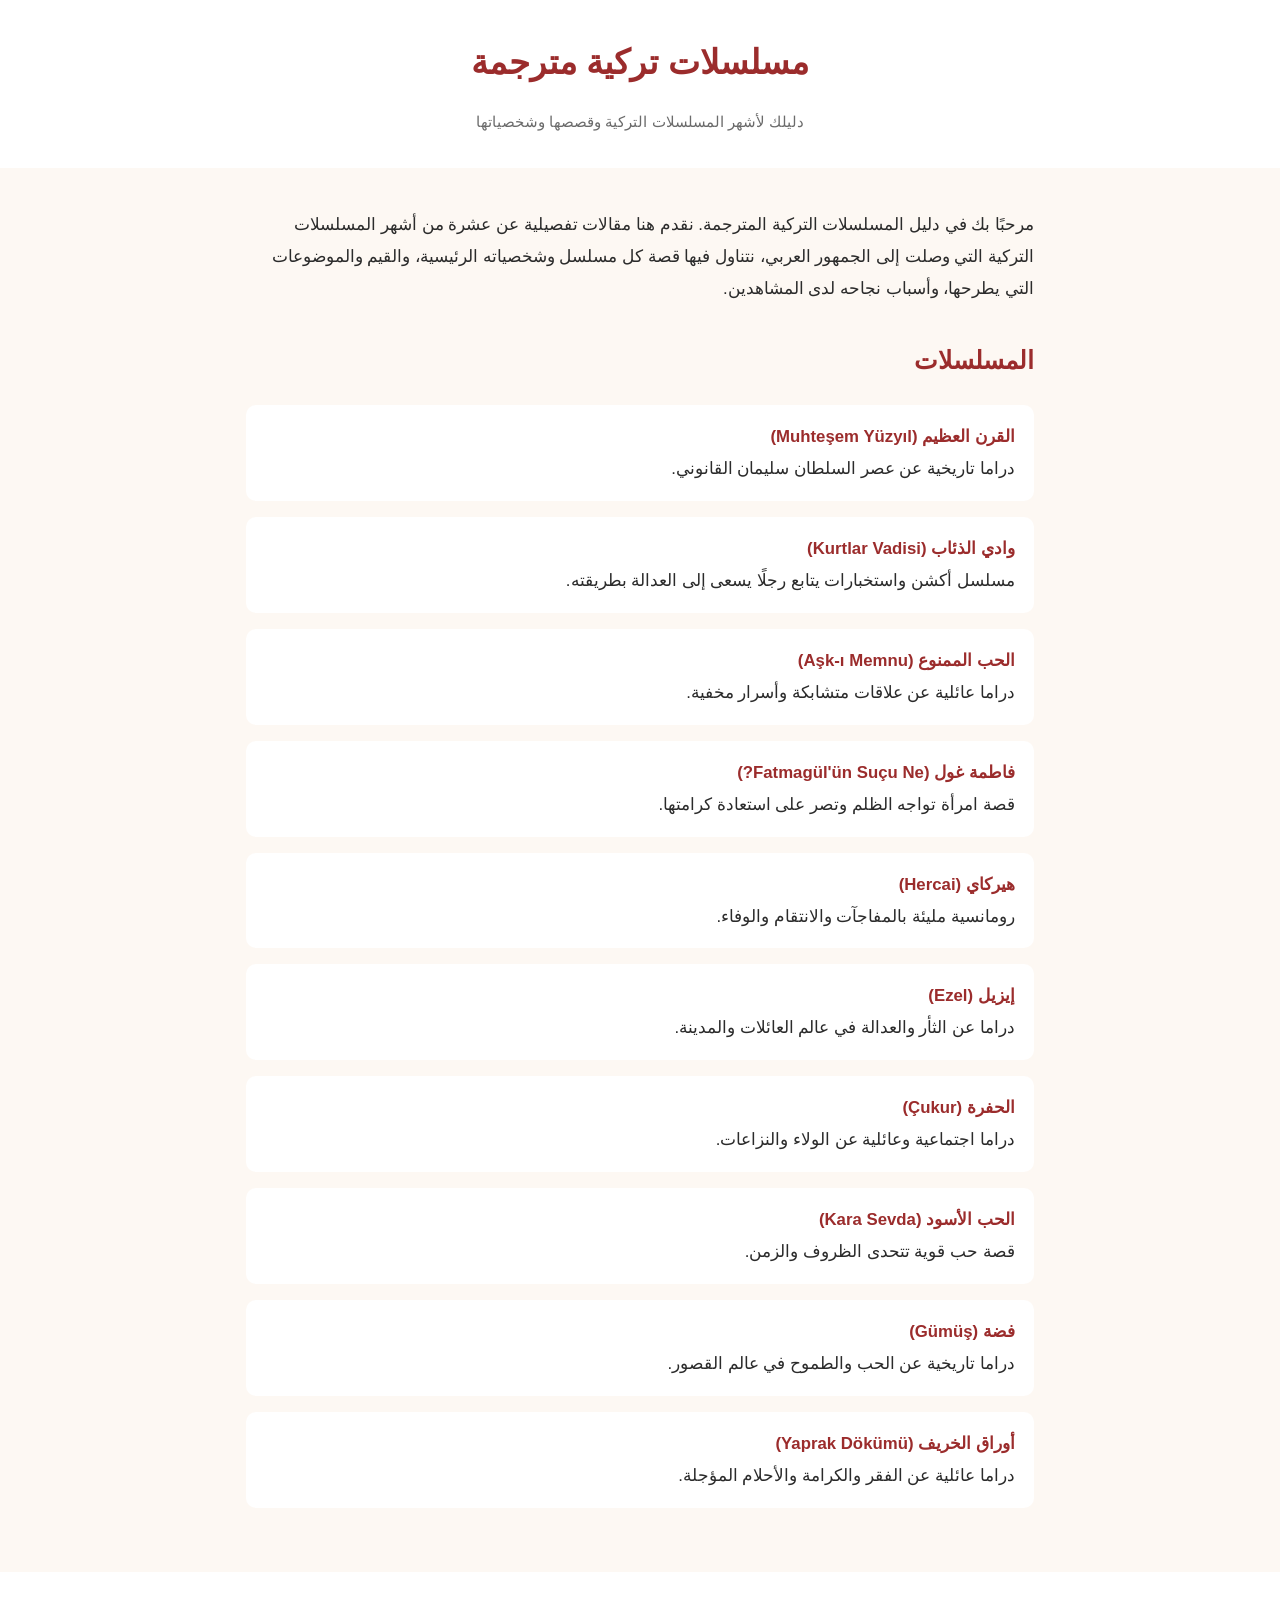
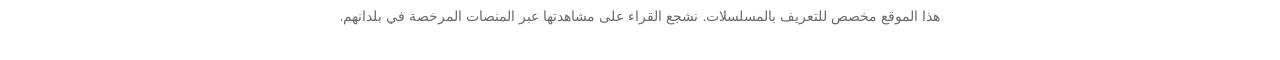
==== index.html @ 1a315b9d "Add static Arabic series articles site Co-Authored-By: Claude Haiku 5.5 <noreply@anthropic.com>" ====
<!doctype html>
<html lang="ar" dir="rtl">
<head>
  <meta charset="utf-8">
  <meta name="viewport" content="width=device-width, initial-scale=1">
  <title>مسلسلات تركية مترجمة - دليل المسلسلات</title>
  <meta name="description" content="مقالات عن أشهر المسلسلات التركية المترجمة للعربية: قصص، شخصيات، وأسباب نجاحها.">
  <link rel="stylesheet" href="style.css">
</head>
<body>
<header>
  <h1>مسلسلات تركية مترجمة</h1>
  <p class="meta">دليلك لأشهر المسلسلات التركية وقصصها وشخصياتها</p>
</header>

<main>
  <p>مرحبًا بك في دليل المسلسلات التركية المترجمة. نقدم هنا مقالات تفصيلية عن عشرة من أشهر المسلسلات التركية التي وصلت إلى الجمهور العربي، نتناول فيها قصة كل مسلسل وشخصياته الرئيسية، والقيم والموضوعات التي يطرحها، وأسباب نجاحه لدى المشاهدين.</p>

  <h2>المسلسلات</h2>
  <ul class="card-list">
    <li><a href="muhtesem-yuzyil.html">القرن العظيم (Muhteşem Yüzyıl)</a><br>دراما تاريخية عن عصر السلطان سليمان القانوني.</li>
    <li><a href="kurtlar-vadisi.html">وادي الذئاب (Kurtlar Vadisi)</a><br>مسلسل أكشن واستخبارات يتابع رجلًا يسعى إلى العدالة بطريقته.</li>
    <li><a href="ask-i-memnu.html">الحب الممنوع (Aşk-ı Memnu)</a><br>دراما عائلية عن علاقات متشابكة وأسرار مخفية.</li>
    <li><a href="fatmagul.html">فاطمة غول (Fatmagül'ün Suçu Ne?)</a><br>قصة امرأة تواجه الظلم وتصر على استعادة كرامتها.</li>
    <li><a href="hercai.html">هيركاي (Hercai)</a><br>رومانسية مليئة بالمفاجآت والانتقام والوفاء.</li>
    <li><a href="ezel.html">إيزيل (Ezel)</a><br>دراما عن الثأر والعدالة في عالم العائلات والمدينة.</li>
    <li><a href="cukur.html">الحفرة (Çukur)</a><br>دراما اجتماعية وعائلية عن الولاء والنزاعات.</li>
    <li><a href="kara-sevda.html">الحب الأسود (Kara Sevda)</a><br>قصة حب قوية تتحدى الظروف والزمن.</li>
    <li><a href="gumus.html">فضة (Gümüş)</a><br>دراما تاريخية عن الحب والطموح في عالم القصور.</li>
    <li><a href="yaprak-dokumu.html">أوراق الخريف (Yaprak Dökümü)</a><br>دراما عائلية عن الفقر والكرامة والأحلام المؤجلة.</li>
  </ul>
</main>

<footer>
  <p>هذا الموقع مخصص للتعريف بالمسلسلات. نشجع القراء على مشاهدتها عبر المنصات المرخصة في بلدانهم.</p>
</footer>
</body>
</html>
---- style.css ----
:root {
  --bg: #fdf8f3;
  --text: #2b2b2b;
  --accent: #9b2c2c;
  --muted: #6b6b6b;
  --card: #ffffff;
}

@media (prefers-color-scheme: dark) {
  :root:not([data-theme="light"]) {
    --bg: #1c1a19;
    --text: #efe9e3;
    --accent: #e0857a;
    --muted: #a8a09a;
    --card: #262321;
  }
}

:root[data-theme="dark"] {
  --bg: #1c1a19;
  --text: #efe9e3;
  --accent: #e0857a;
  --muted: #a8a09a;
  --card: #262321;
}

* { box-sizing: border-box; }

body {
  margin: 0;
  background: var(--bg);
  color: var(--text);
  font-family: "Tahoma", "Arial", sans-serif;
  line-height: 1.9;
  font-size: 1.05rem;
}

header, footer {
  background: var(--card);
  padding: 1rem 16px;
  text-align: center;
}

header a, nav a {
  color: var(--accent);
  text-decoration: none;
  margin: 0 0.6rem;
}

nav ul {
  list-style: none;
  padding: 0;
  margin: 0;
  display: flex;
  flex-wrap: wrap;
  justify-content: center;
  gap: 0.4rem;
}

nav li a {
  display: inline-block;
  padding: 0.3rem 0.7rem;
  border-radius: 6px;
  background: var(--bg);
}

main {
  max-width: 820px;
  margin: 0 auto;
  padding: 1.5rem 16px 3rem;
}

h1 { color: var(--accent); line-height: 1.4; }
h2 { color: var(--accent); margin-top: 2rem; }

.meta { color: var(--muted); font-size: 0.95rem; }

.card-list {
  list-style: none;
  padding: 0;
}

.card-list li {
  background: var(--card);
  border-radius: 10px;
  padding: 1rem 1.2rem;
  margin-bottom: 1rem;
}

.card-list a { color: var(--accent); font-weight: bold; text-decoration: none; }

footer { color: var(--muted); font-size: 0.9rem; }

@media (max-width: 600px) {
  body { font-size: 1rem; }
  main { padding: 1rem 16px 2rem; }
}
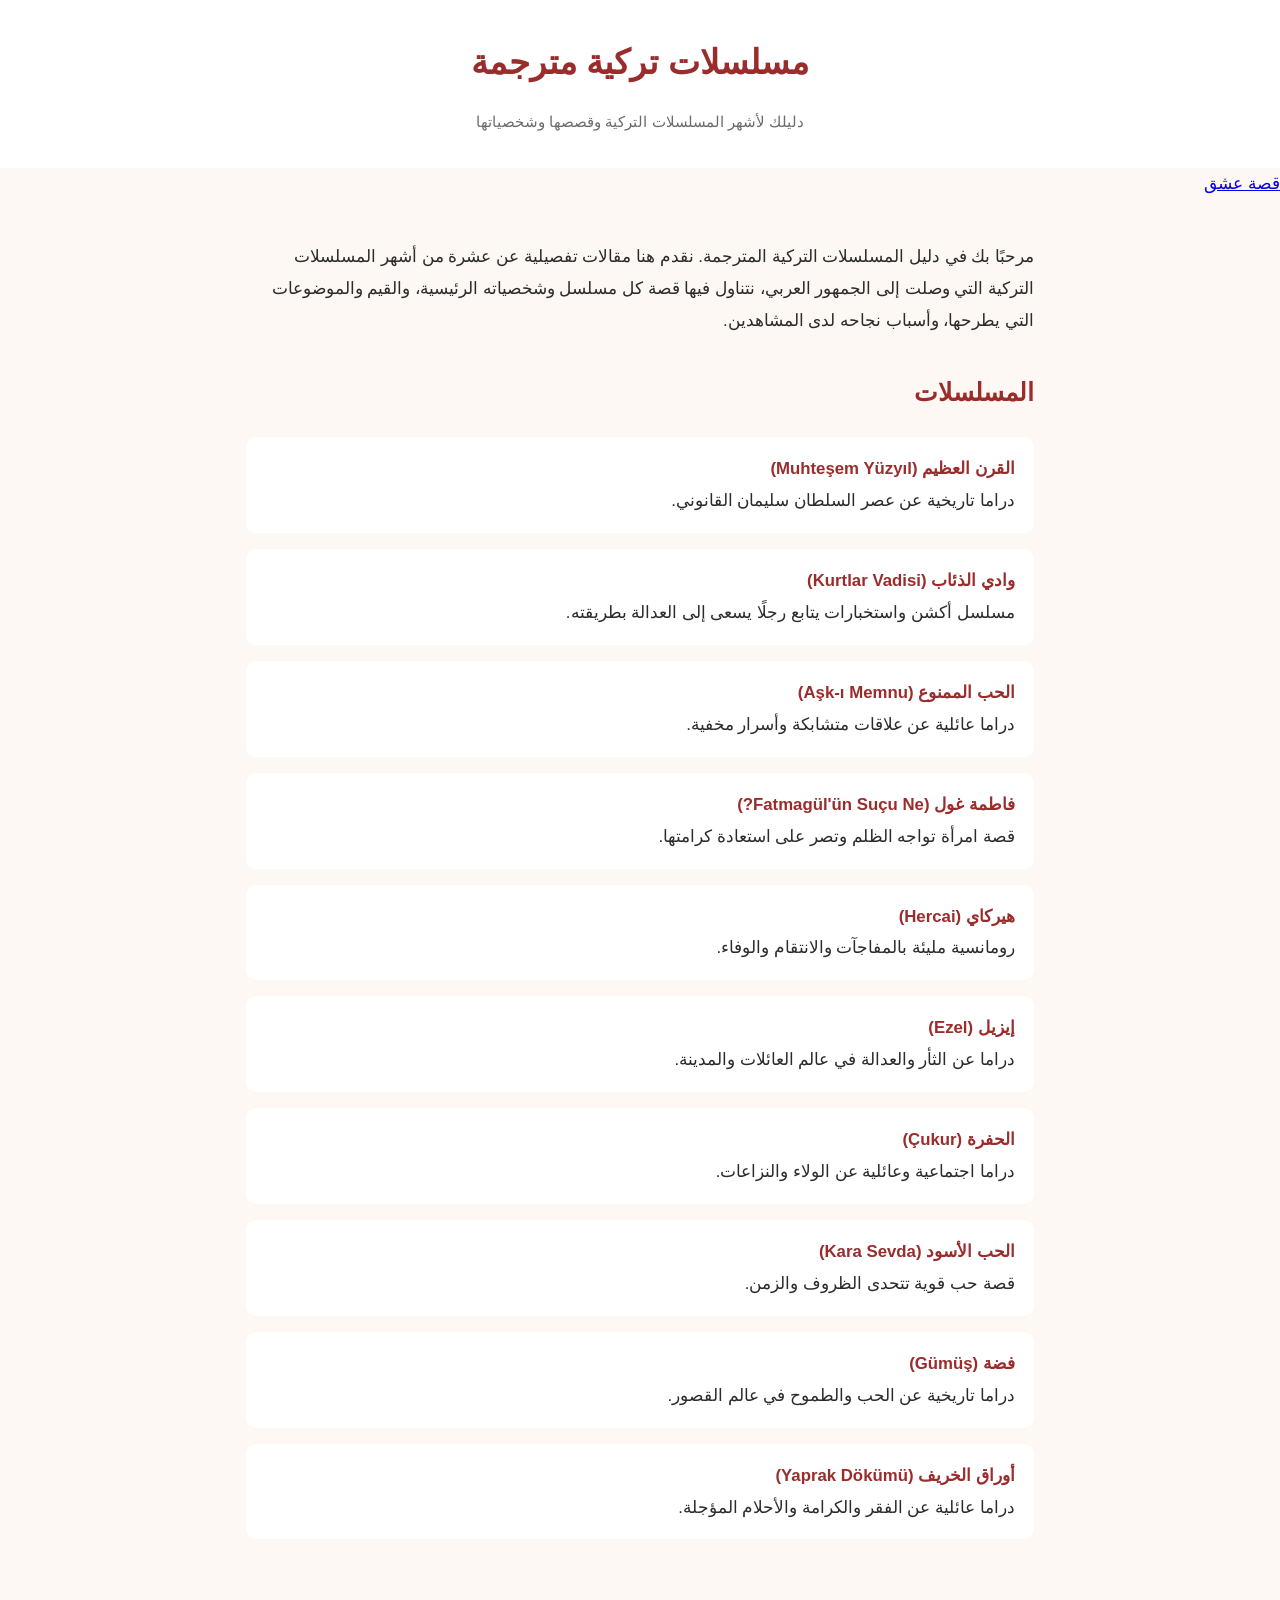
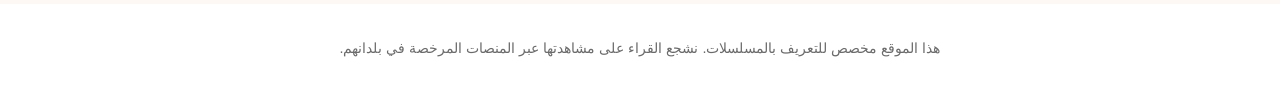
==== commit d0961d2a: "Update index.html" ====
--- a/index.html
+++ b/index.html
@@ -12,7 +12,7 @@
   <h1>مسلسلات تركية مترجمة</h1>
   <p class="meta">دليلك لأشهر المسلسلات التركية وقصصها وشخصياتها</p>
 </header>
-
+<a href="https://z.3isk.news/">قصة عشق</a>
 <main>
   <p>مرحبًا بك في دليل المسلسلات التركية المترجمة. نقدم هنا مقالات تفصيلية عن عشرة من أشهر المسلسلات التركية التي وصلت إلى الجمهور العربي، نتناول فيها قصة كل مسلسل وشخصياته الرئيسية، والقيم والموضوعات التي يطرحها، وأسباب نجاحه لدى المشاهدين.</p>
 
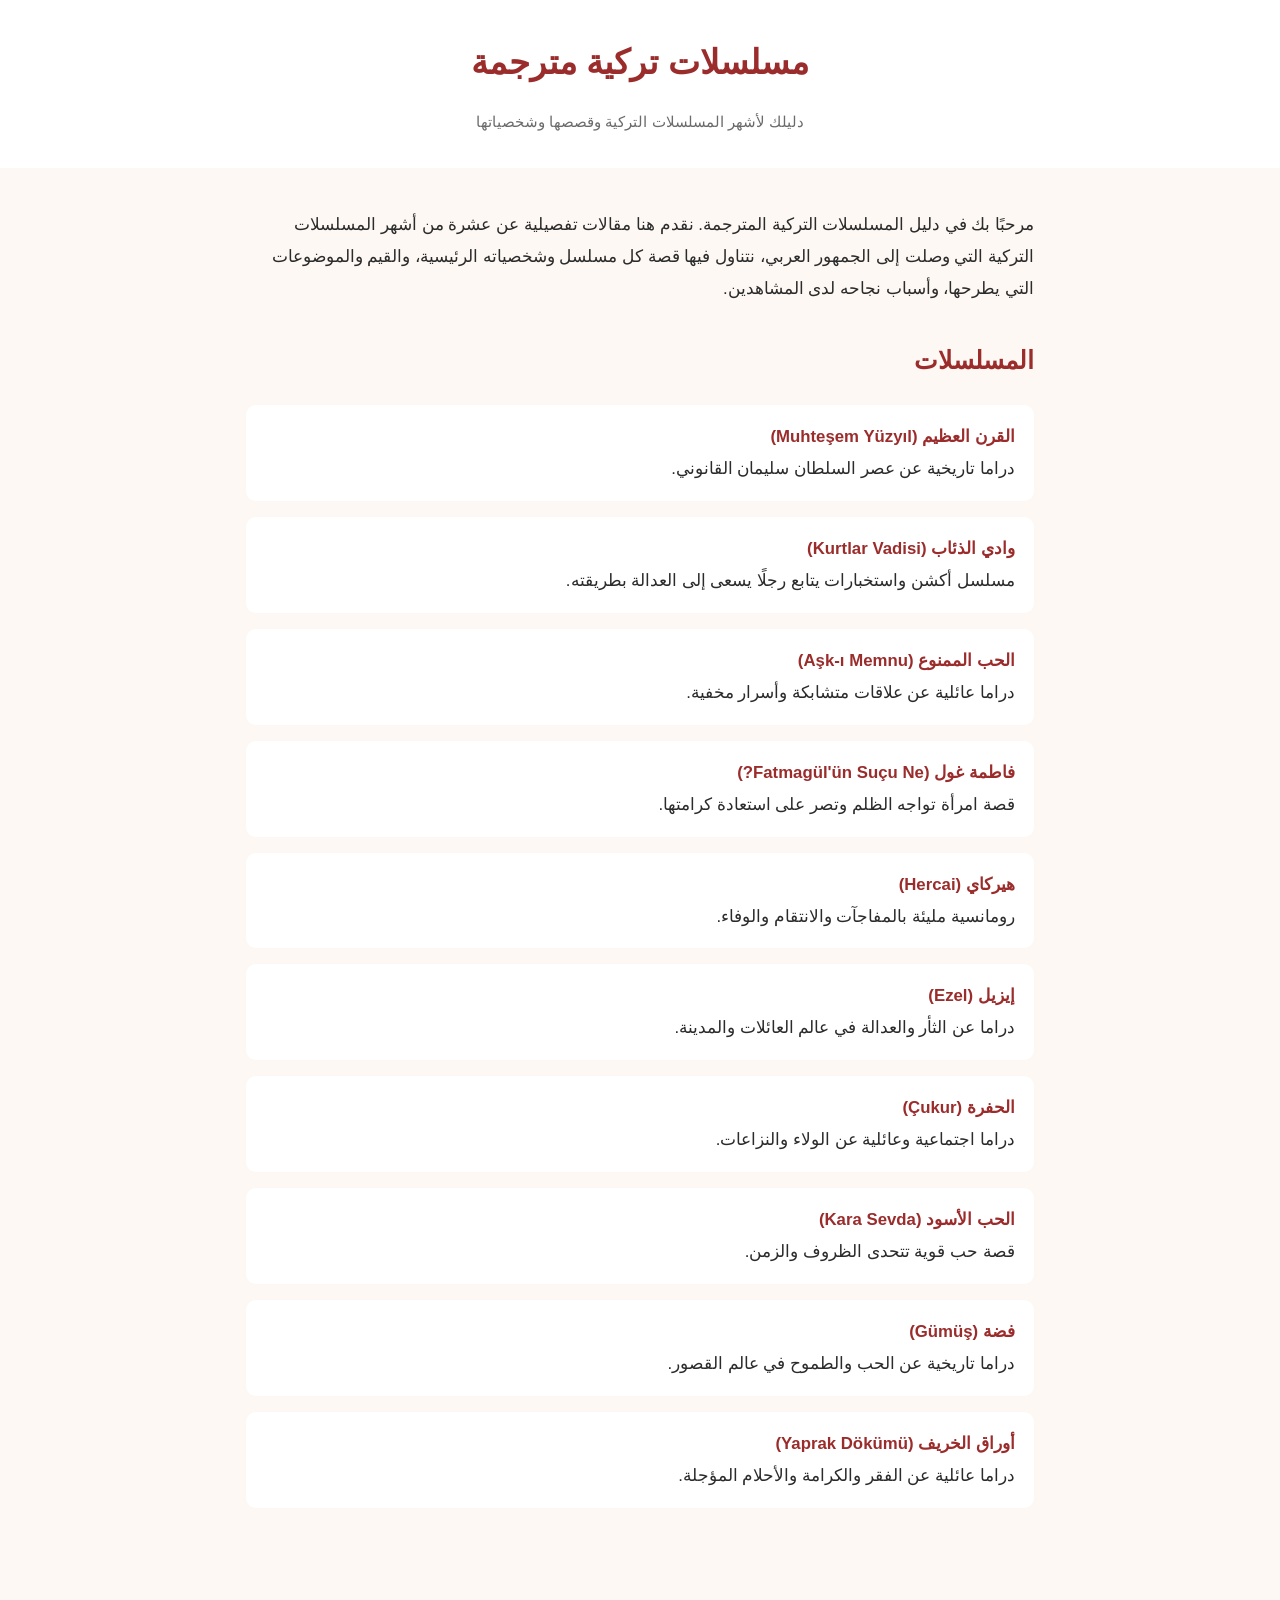
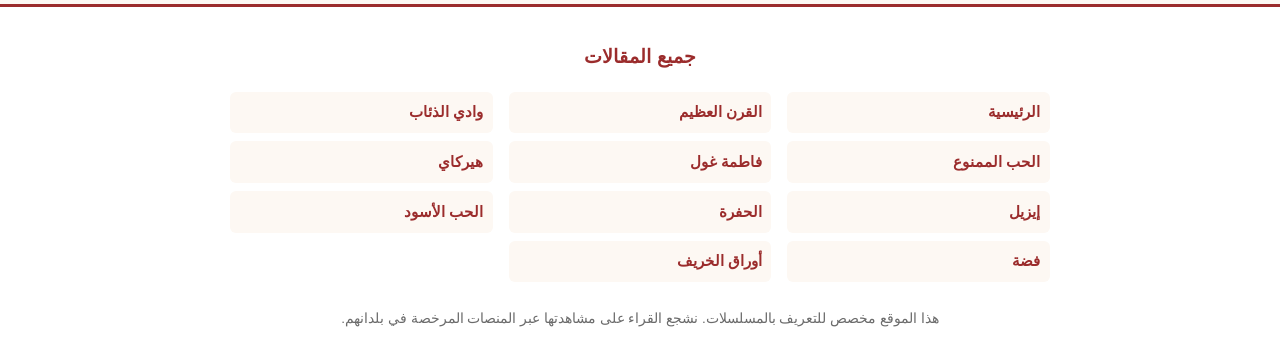
==== commit 519485bd: "Restyle footer with links to all articles Co-Authored-By: Claude Haiku 5.5 <noreply@anthropic.com>" ====
--- a/index.html
+++ b/index.html
@@ -12,7 +12,7 @@
   <h1>مسلسلات تركية مترجمة</h1>
   <p class="meta">دليلك لأشهر المسلسلات التركية وقصصها وشخصياتها</p>
 </header>
-<a href="https://z.3isk.news/">قصة عشق</a>
+
 <main>
   <p>مرحبًا بك في دليل المسلسلات التركية المترجمة. نقدم هنا مقالات تفصيلية عن عشرة من أشهر المسلسلات التركية التي وصلت إلى الجمهور العربي، نتناول فيها قصة كل مسلسل وشخصياته الرئيسية، والقيم والموضوعات التي يطرحها، وأسباب نجاحه لدى المشاهدين.</p>
 
@@ -31,8 +31,22 @@
   </ul>
 </main>
 
-<footer>
-  <p>هذا الموقع مخصص للتعريف بالمسلسلات. نشجع القراء على مشاهدتها عبر المنصات المرخصة في بلدانهم.</p>
+<footer class="site-footer">
+  <h2>جميع المقالات</h2>
+  <ul class="footer-links">
+    <li><a href="index.html">الرئيسية</a></li>
+    <li><a href="muhtesem-yuzyil.html">القرن العظيم</a></li>
+    <li><a href="kurtlar-vadisi.html">وادي الذئاب</a></li>
+    <li><a href="ask-i-memnu.html">الحب الممنوع</a></li>
+    <li><a href="fatmagul.html">فاطمة غول</a></li>
+    <li><a href="hercai.html">هيركاي</a></li>
+    <li><a href="ezel.html">إيزيل</a></li>
+    <li><a href="cukur.html">الحفرة</a></li>
+    <li><a href="kara-sevda.html">الحب الأسود</a></li>
+    <li><a href="gumus.html">فضة</a></li>
+    <li><a href="yaprak-dokumu.html">أوراق الخريف</a></li>
+  </ul>
+  <p class="copy">هذا الموقع مخصص للتعريف بالمسلسلات. نشجع القراء على مشاهدتها عبر المنصات المرخصة في بلدانهم.</p>
 </footer>
 </body>
 </html>
--- a/style.css
+++ b/style.css
@@ -89,7 +89,49 @@
 
 .card-list a { color: var(--accent); font-weight: bold; text-decoration: none; }
 
-footer { color: var(--muted); font-size: 0.9rem; }
+.site-footer {
+  background: var(--card);
+  border-top: 3px solid var(--accent);
+  margin-top: 2rem;
+  padding: 2rem 16px 1.5rem;
+  color: var(--muted);
+  font-size: 0.95rem;
+  text-align: right;
+}
+
+.site-footer h2 {
+  margin: 0 0 1rem;
+  font-size: 1.2rem;
+  text-align: center;
+}
+
+.footer-links {
+  list-style: none;
+  padding: 0;
+  margin: 0 auto;
+  max-width: 820px;
+  display: grid;
+  grid-template-columns: repeat(auto-fill, minmax(200px, 1fr));
+  gap: 0.5rem 1rem;
+}
+
+.footer-links a {
+  display: block;
+  padding: 0.4rem 0.6rem;
+  border-radius: 6px;
+  background: var(--bg);
+  color: var(--accent);
+  text-decoration: none;
+  font-weight: bold;
+}
+
+.footer-links a:hover { text-decoration: underline; }
+
+.site-footer .copy {
+  margin: 1.5rem 0 0;
+  text-align: center;
+  font-size: 0.85rem;
+}
 
 @media (max-width: 600px) {
   body { font-size: 1rem; }
